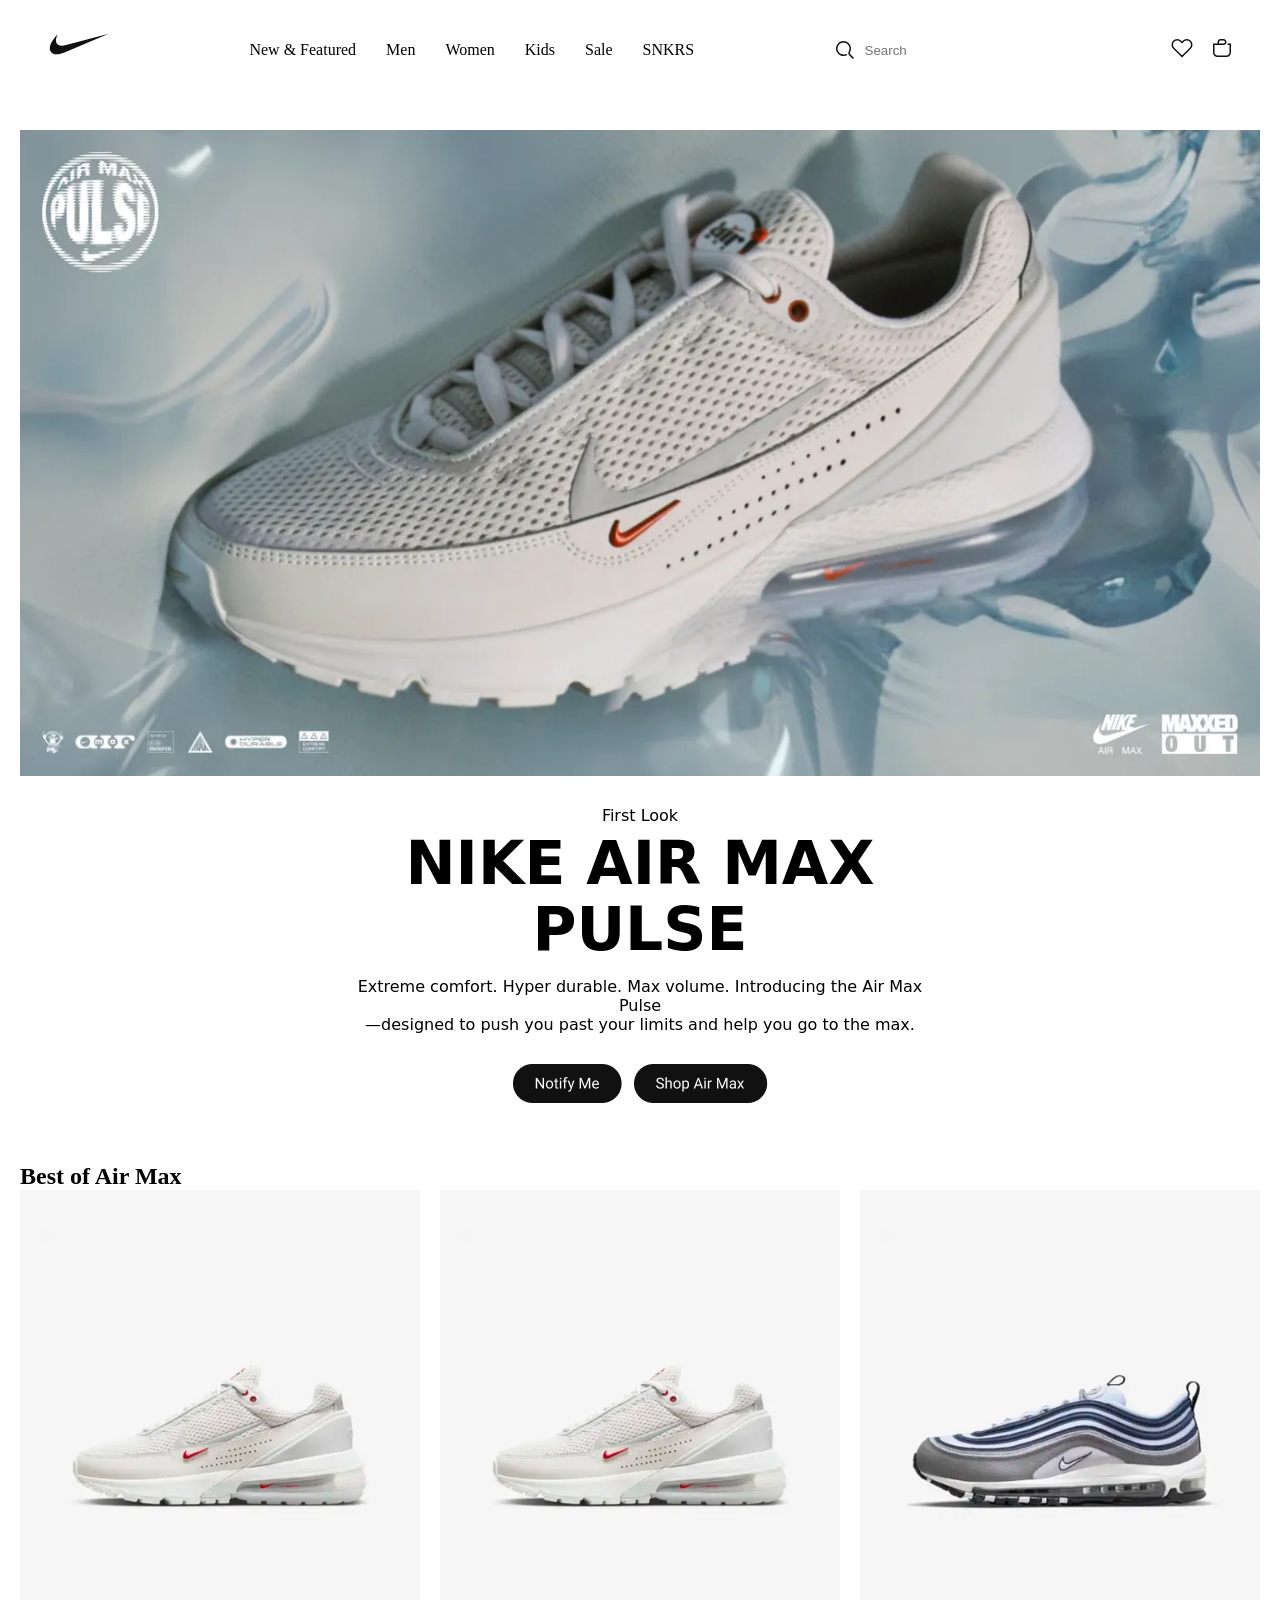
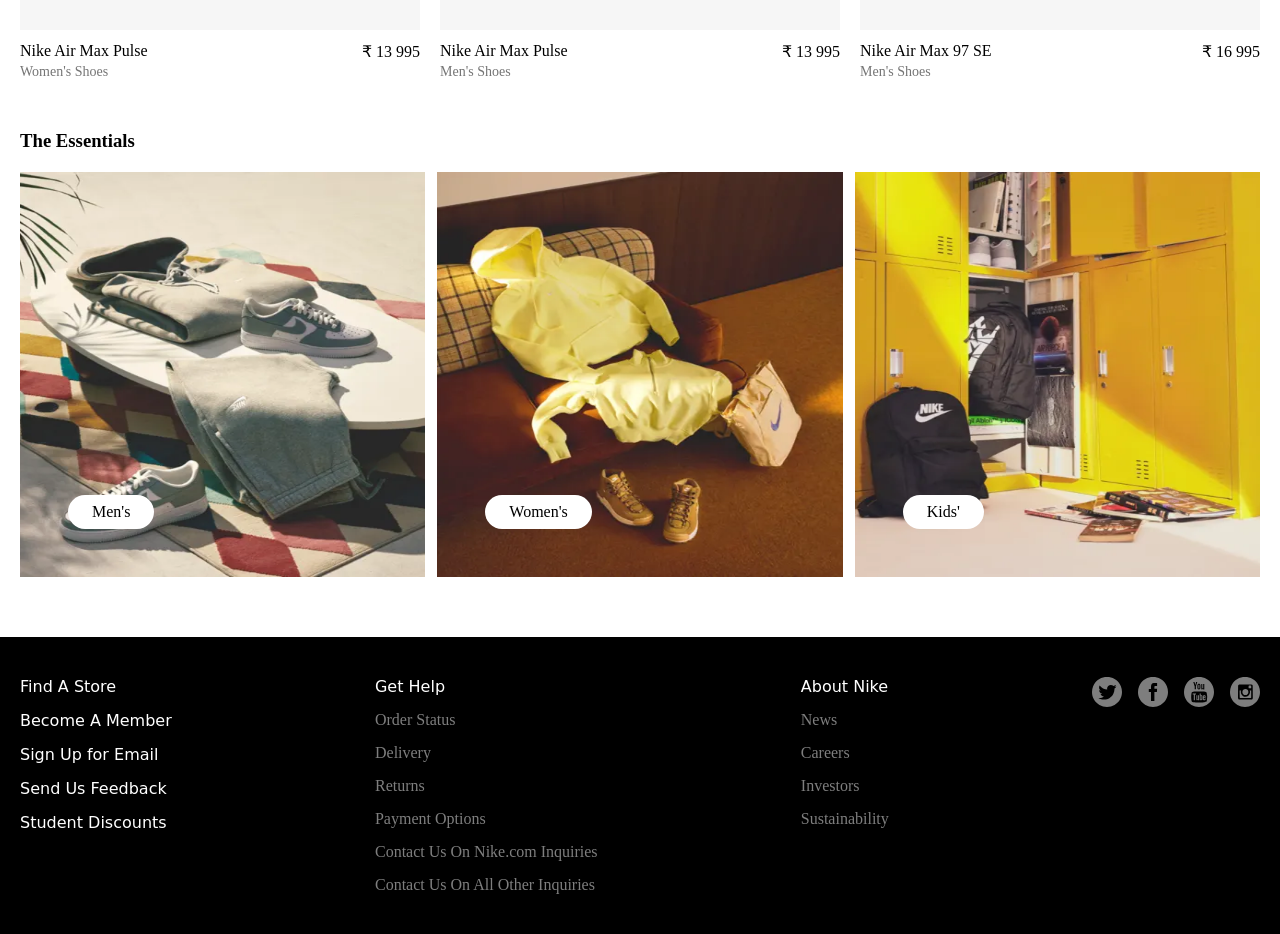
==== newF.html @ e2bf3cbc "Deploy First Deploy" ====
<!DOCTYPE html>
<html lang="en">

<head>
    <meta charset="UTF-8">
    <meta name="viewport" content="width=device-width, initial-scale=1.0">
    <title>Document</title>
    <link rel="stylesheet" href="style.css">
</head>

<body>
    <div class="container">
        <header>
            <div class="Logo-Nike">
                <a href="index.html"><img src="Img/Logo.svg" alt=""></a>
            </div>

            <div class="Links-IN-Header">
                <a href="newF.html">New & Featured</a>
                <a href="#">Men</a>
                <a href="#">Women</a>
                <a href="#">Kids</a>
                <a href="#">Sale</a>
                <a href="#">SNKRS</a>
            </div>

            <div class="Search-Likes">
                <img src="Img/Loopa.svg" alt="">
                <input type="text" placeholder="Search">
            </div>
            <div>
                <img src="Img/Heart.svg" alt="">
                <img src="Img/Korzina.svg" alt="">
            </div>
        </header>


        <div class="StartOf-newF">
            <div class="MainImg">
                <img src="Img/BigBoot.png" alt="">
            </div>
            <div class="first-Look">
                <p>First Look</p>
                <p class="NikeAirMax"><b>Nike Air Max Pulse</b></p>
                <p>Extreme comfort. Hyper durable. Max volume. Introducing the Air Max Pulse <br>
                    —designed to push you past your limits and help you go to the max.</p>
            </div>
            <div class="Buttons">
                <button><img src="Img/NotifyMe.png" alt=""></button>
                <button><img src="Img/ShopAirMax.png" alt=""></button>
            </div>

        </div>


        <section class="products-section">
            <h2 class="section-title">Best of Air Max</h2>

            <div class="products-grid">
                <!-- Карточка 1 -->
                <article class="product-card">
                    <figure class="product-image">
                        <img src="Img/AirPulse.png" alt="Nike Air Max Pulse">
                    </figure>
                    <div class="product-info">
                        <div class="product-meta">
                            <h3 class="product-name">Nike Air Max Pulse</h3>
                            <p class="product-category">Women's Shoes</p>
                        </div>
                        <p class="product-price">₹ 13 995</p>
                    </div>
                </article>

                <!-- Карточка 2 -->
                <article class="product-card">
                    <figure class="product-image">
                        <img src="Img/AirPulse.png" alt="Nike Air Max Pulse">
                    </figure>
                    <div class="product-info">
                        <div class="product-meta">
                            <h3 class="product-name">Nike Air Max Pulse</h3>
                            <p class="product-category">Men's Shoes</p>
                        </div>
                        <p class="product-price">₹ 13 995</p>
                    </div>
                </article>

                <!-- Карточка 3 -->
                <article class="product-card">
                    <figure class="product-image">
                        <img src="Img/Air97.png" alt="Nike Air Max 97 SE">
                    </figure>
                    <div class="product-info">
                        <div class="product-meta">
                            <h3 class="product-name">Nike Air Max 97 SE</h3>
                            <p class="product-category">Men's Shoes</p>
                        </div>
                        <p class="product-price">₹ 16 995</p>
                    </div>
                </article>
            </div>
        </section>

        <section class="essentials-section">

            <h3>The Essentials</h3>

            <div class="essentials-grid">
                <!-- Карточка 1: Мужское -->
                <div class="essential-card">
                    <img src="Img/MenImg.png" alt="Men's Essentials" class="card-img">
                    <a href="#" class="card-btn">Men's</a>
                </div>

                <!-- Карточка 2: Женское -->
                <div class="essential-card">
                    <img src="Img/Women.png" alt="Women's Essentials" class="card-img">
                    <a href="#" class="card-btn">Women's</a>
                </div>

                <!-- Карточка 3: Детское -->
                <div class="essential-card">
                    <img src="Img/Kids.png" alt="Kids' Essentials" class="card-img">
                    <a href="#" class="card-btn">Kids'</a>
                </div>
            </div>
        </section>




    </div>
    <!-- конец контейнера -->

    <footer>
        <div class="Find-A-Store">
            <a href="#">Find A Store</a>
            <a href="#">Become A Member</a>
            <a href="#">Sign Up for Email</a>
            <a href="#">Send Us Feedback</a>
            <a href="#">Student Discounts</a>
        </div>
        <div class="Get-Help">
            <a href="#" class="Main-Test-IN-Footer">Get Help</a>
            <a href="#">Order Status</a>
            <a href="#">Delivery</a>
            <a href="#">Returns</a>
            <a href="#">Payment Options</a>
            <a href="#">Contact Us On Nike.com Inquiries</a>
            <a href="#">Contact Us On All Other Inquiries</a>
        </div>
        <div class="About-Nike">
            <a href="#" class="Main-Test-IN-Footer">About Nike</a>
            <a href="#">News</a>
            <a href="#">Careers</a>
            <a href="#">Investors</a>
            <a href="#">Sustainability</a>
        </div>
        <div class="Social">
            <img src="Img/Twitter.svg" alt="">
            <img src="Img/Facebook.svg" alt="">
            <img src="Img/YouTube.svg" alt="">
            <img src="Img/Instagram.svg" alt="">
        </div>
    </footer>
</body>

</html>
---- style.css ----
* {
    margin: 0;
    padding: 0;
    box-sizing: border-box;
}

input {
    background: none;
    outline: none;
    border: none;
}

.container {
    max-width: 1440px;
    width: 100%;
    margin: 0 auto;
    padding: 0 20px;
}

/* HEADER */

.Logo-Nike {
    max-width: 100%;
    height: auto;
}

header {
    display: flex;
    justify-content: space-between;
    align-items: center;
    height: 60px;
    margin: 20px;
}

.Links-IN-Header {
    display: flex;
    gap: 30px;
}

.Links-IN-Header a {
    font-weight: 300;
    font-size: 16px;
    color: #000;
    text-decoration: none;
}



.Search-Likes {
    display: flex;
    align-items: center;
}

/* FORMS */

.registration-form {
    max-width: 380px;
    width: 100%;
    margin: 60px auto;
    text-align: center;
    font-family: 'Helvetica Neue', Helvetica, Arial, sans-serif;
}

.form-logo {
    width: 50px;
    height: auto;
    margin-bottom: 25px;
}

.registration-form h2 {
    font-size: 26px;
    font-weight: bold;
    line-height: 1.2;
    letter-spacing: 0.5px;
    margin-bottom: 30px;
    color: #000;
}

.form-input {
    width: 100%;
    height: 44px;
    border: 1px solid #E5E5E5;
    border-radius: 3px;
    padding: 0 15px;
    font-size: 14px;
    margin-bottom: 15px;
    transition: border-color 0.2s;
}

.form-input:focus {
    border-color: #000;
}

.form-input::placeholder {
    color: #8D8D8D;
}

.form-options {
    display: flex;
    justify-content: space-between;
    align-items: center;
    margin: 10px 0 25px 0;
}

.custom-checkbox {
    display: inline-flex;
    align-items: center;
    cursor: pointer;
    user-select: none;
}

.custom-checkbox input {
    position: absolute;
    width: 1px;
    height: 1px;
    overflow: hidden;
    clip: rect(0 0 0 0);
}

.checkbox-box {
    width: 20px;
    height: 20px;
    border: 1px solid #C8C8C8;
    border-radius: 4px;
    display: flex;
    align-items: center;
    justify-content: center;
    transition: background-color 0.2s, border-color 0.2s;
}

.checkbox-box::after {
    content: "";
    width: 4px;
    height: 8px;
    border: solid #000;
    border-width: 0 2px 2px 0;
    transform: rotate(45deg) translate(-1px, -1px);
    display: none;
}

.custom-checkbox input:checked+.checkbox-box::after {
    display: block;
}

.checkbox-text {
    margin-left: 8px;
    font-size: 12px;
    color: #8D8D8D;
}

.forgot-password {
    font-size: 12px;
    color: #C8C8C8;
    text-decoration: none;
}

.form-terms {
    font-size: 12px;
    color: #8D8D8D;
    line-height: 1.5;
    margin-bottom: 30px;
}

.form-terms a {
    color: #8D8D8D;
    text-decoration: underline;
}

.submit-btn {
    width: 100%;
    height: 40px;
    background-color: #000;
    color: #FFF;
    border: none;
    border-radius: 3px;
    font-size: 15px;
    font-weight: bold;
    cursor: pointer;
    letter-spacing: 0.5px;
    margin-bottom: 20px;
    transition: background-color 0.2s;
}

.submit-btn:hover {
    background-color: #333;
}

.join-us {
    font-size: 12px;
    color: #8D8D8D;
}

.join-us a {
    color: #000;
    text-decoration: underline;
    font-weight: bold;
}

/* FOOTER */

footer {
    background-color: black;
    display: flex;
    justify-content: space-between;
    flex-direction: row;
    width: 100%;
    padding: 40px 20px;
    margin-top: 60px;
    height: 100%;
}

.Find-A-Store {
    display: flex;
    flex-direction: column;
    gap: 15px;
}

.Find-A-Store a {
    font-size: 16px;
    color: white;
    text-decoration: none;
    font-family: system-ui, -apple-system, BlinkMacSystemFont, 'Segoe UI', Roboto, Oxygen, Ubuntu, Cantarell, 'Open Sans', 'Helvetica Neue', sans-serif;
}

.Get-Help {
    display: flex;
    flex-direction: column;
    gap: 15px;
}

.Get-Help .Main-Test-IN-Footer {
    font-size: 16px;
    color: white;
    text-decoration: none;
    font-family: system-ui, -apple-system, BlinkMacSystemFont, 'Segoe UI', Roboto, Oxygen, Ubuntu, Cantarell, 'Open Sans', 'Helvetica Neue', sans-serif;
}

.Get-Help a {
    font-size: 16px;
    color: #7E7E7E;
    text-decoration: none;
}

.About-Nike {
    display: flex;
    flex-direction: column;
    gap: 15px;
}

.About-Nike .Main-Test-IN-Footer {
    font-size: 16px;
    color: white;
    text-decoration: none;
    font-family: system-ui, -apple-system, BlinkMacSystemFont, 'Segoe UI', Roboto, Oxygen, Ubuntu, Cantarell, 'Open Sans', 'Helvetica Neue', sans-serif;
}

.About-Nike a {
    font-size: 16px;
    color: #7E7E7E;
    text-decoration: none;
}

.Social {
    display: flex;
    gap: 16px;
}

.Social img {
    width: 30px;
    height: 30px;
    object-fit: contain;
}


/* начало страницы newF */
.MainImg img {
    display: block;
    width: 100%;
    margin-top: 50px;
    margin-bottom: 30px;
}

.first-Look {
    text-align: center;
    max-width: 600px;
    margin: 0 auto 30px auto;
    font-family: system-ui, -apple-system, sans-serif;
}

.NikeAirMax {
    font-size: 60px;
    font-weight: 800;
    text-transform: uppercase;
    margin-top: 5px;
    margin-bottom: 15px;
    line-height: 1.1;
}

.Buttons {
    display: flex;
    justify-content: center;
    gap: 12px;
    margin-bottom: 60px;
}

.Buttons button {
    background: none;
    border: none;
    padding: 0;
    margin: 0;
    font: inherit;
    color: inherit;
    cursor: pointer;
    outline: none;
}

.Buttons button img {
    display: block;
}


.products-grid {
    display: grid;
    grid-template-columns: repeat(3, 1fr);
    gap: 20px;
}


.product-card {
    display: flex;
    flex-direction: column;
}


.product-image {
    background-color: #f6f6f6;
    margin: 0;
    padding: 40px 20px;
    display: flex;
    justify-content: center;
    align-items: center;
}

.product-image img {
    max-width: 100%;
    height: auto;
}


.product-info {
    display: flex;
    justify-content: space-between;
    align-items: flex-start;
    padding-top: 12px;
}

.product-name {
    font-size: 16px;
    font-weight: 500;
    margin: 0 0 4px 0;
}

.product-category {
    font-size: 14px;
    color: #757575;
    margin: 0;
}

.product-price {
    font-size: 16px;
    font-weight: 500;
    margin: 0;
}


.essentials-section {
    margin-top: 50px;
}

.essentials-grid {
    margin-top: 20px;
    display: grid;
    grid-template-columns: repeat(3, 1fr);
    gap: 12px;
}

.essential-card {
    position: relative;
    width: 100%;
    overflow: hidden;
}


.card-img {
    width: 100%;
    display: block;
    aspect-ratio: 1 / 1;
}


.card-btn {
    position: absolute;
    bottom: 48px;
    left: 48px;

    background-color: #ffffff;
    color: #000000;
    text-decoration: none;
    padding: 8px 24px;
    border-radius: 30px;
    font-size: 16px;
    font-weight: 500;

    transition: background-color 0.2s ease;
}


.card-btn:hover {
    background-color: #e5e5e5;
}
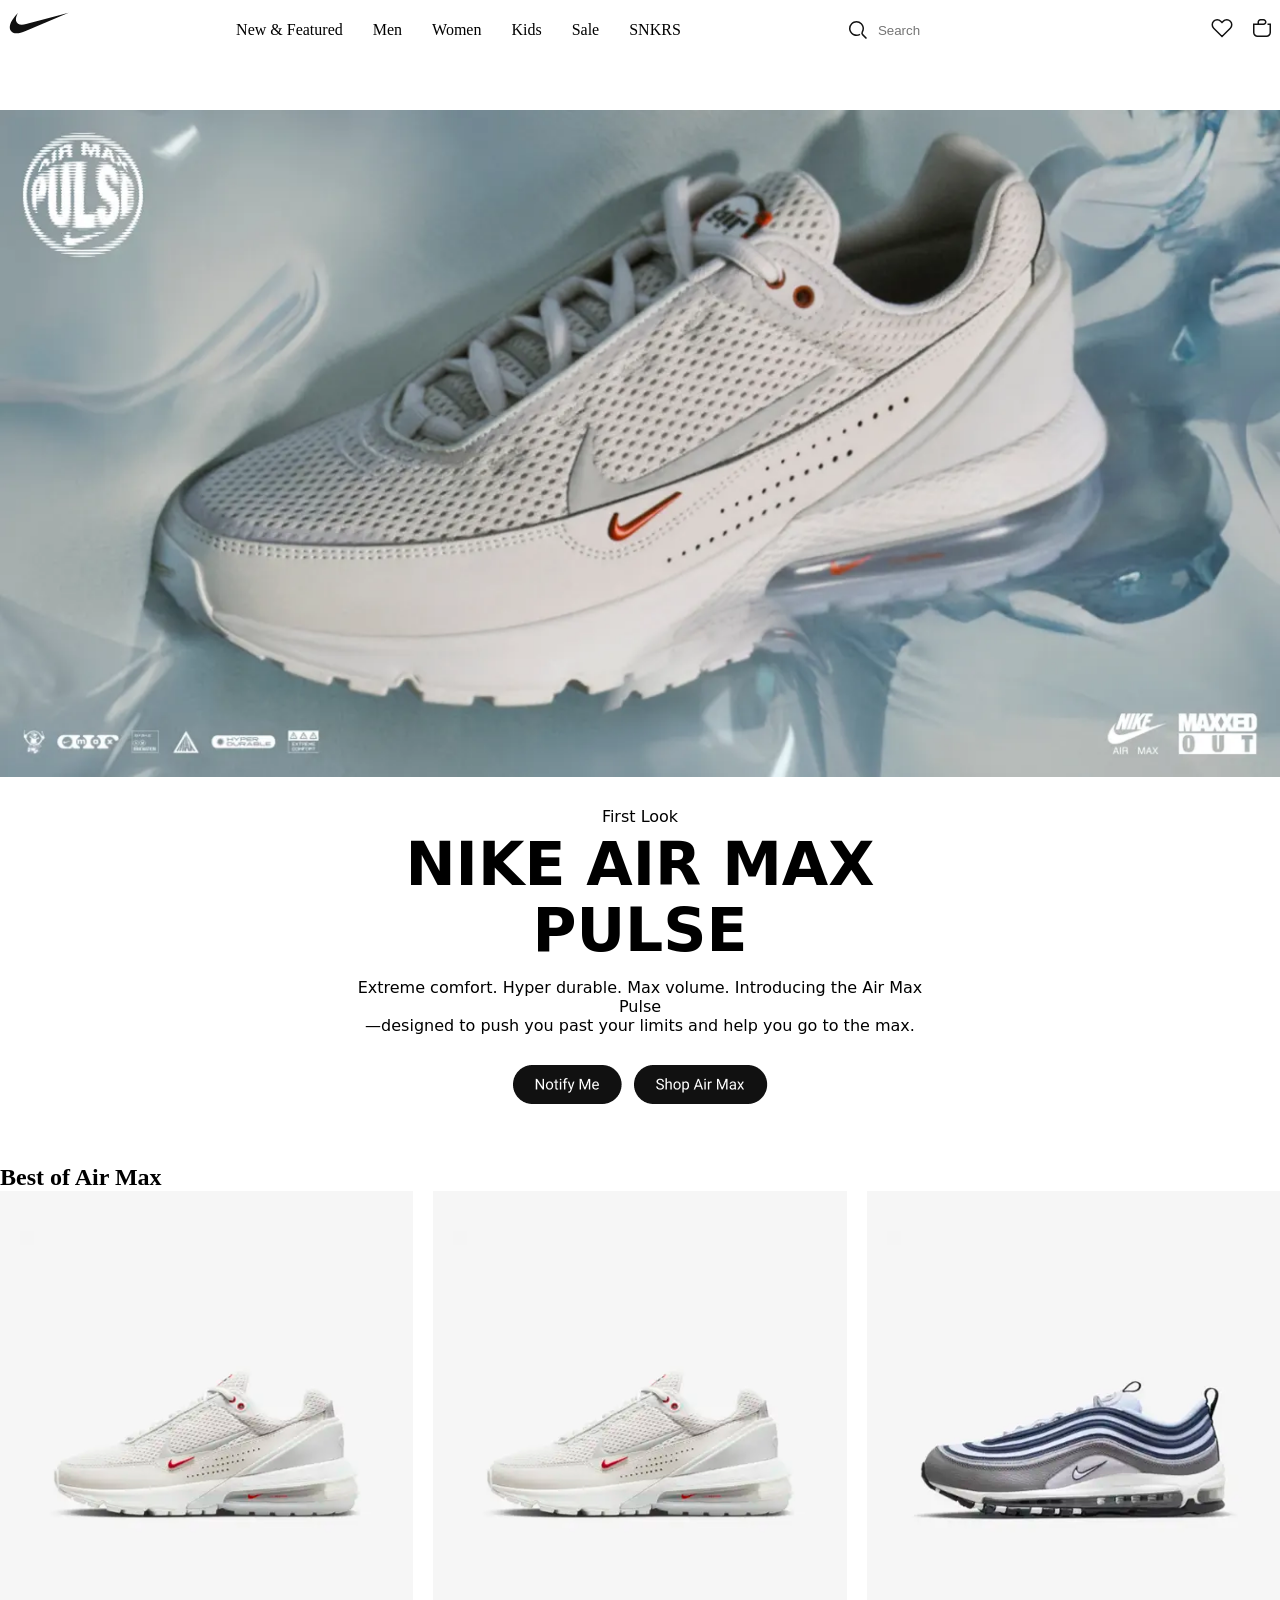
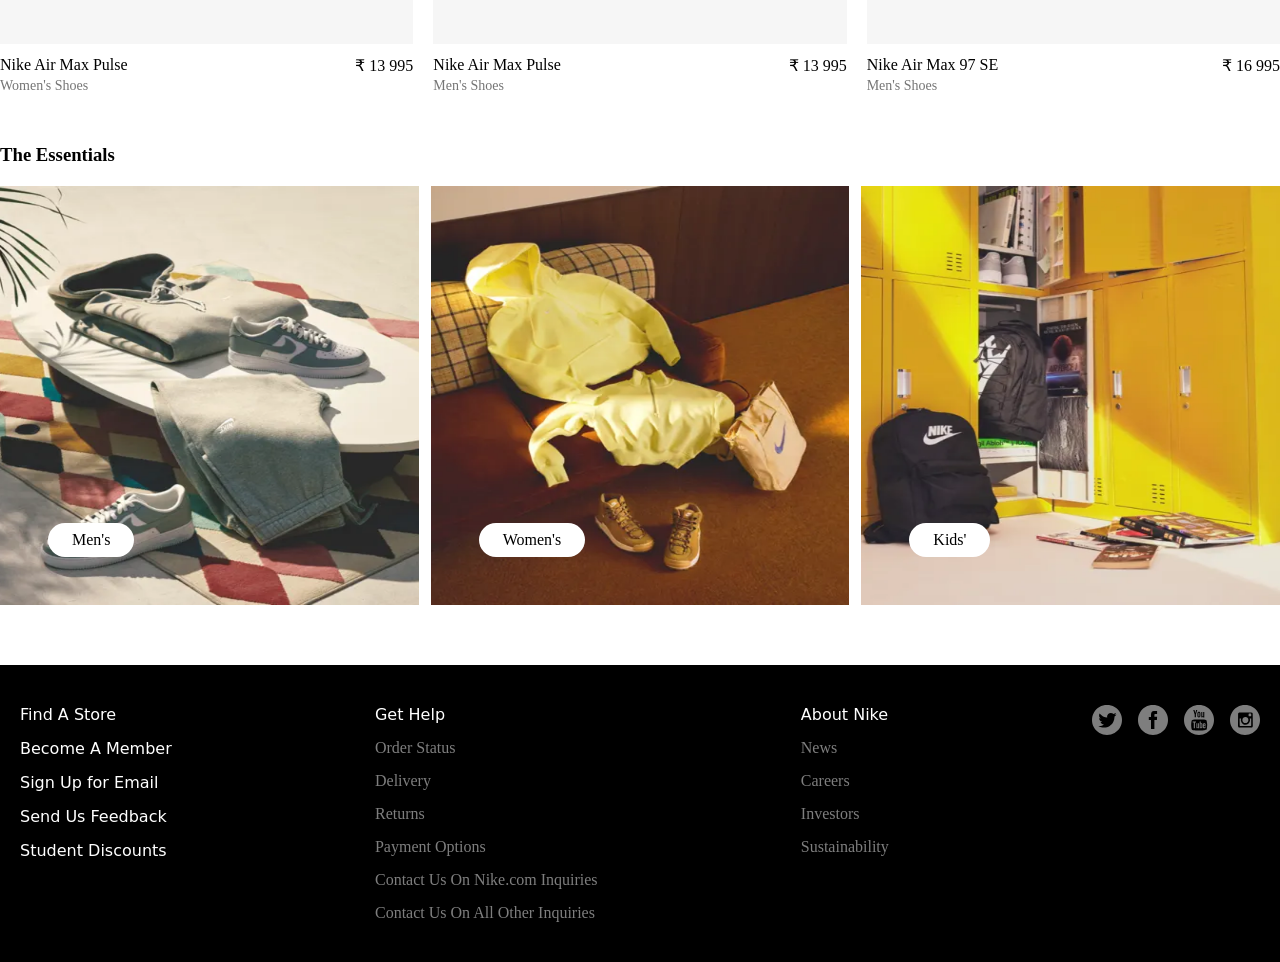
==== commit 5184d308: "." ====
--- a/newF.html
+++ b/newF.html
@@ -133,6 +133,7 @@
     <!-- конец контейнера -->
 
     <footer>
+        <div class="Footer-Container">
         <div class="Find-A-Store">
             <a href="#">Find A Store</a>
             <a href="#">Become A Member</a>
@@ -162,6 +163,7 @@
             <img src="Img/YouTube.svg" alt="">
             <img src="Img/Instagram.svg" alt="">
         </div>
+        </div>
     </footer>
 </body>
 
--- a/style.css
+++ b/style.css
@@ -14,7 +14,7 @@
     max-width: 1440px;
     width: 100%;
     margin: 0 auto;
-    padding: 0 20px;
+    /* padding: 0 20px; */
 }
 
 /* HEADER */
@@ -29,7 +29,7 @@
     justify-content: space-between;
     align-items: center;
     height: 60px;
-    margin: 20px;
+    /* margin: 20px; */
 }
 
 .Links-IN-Header {
@@ -200,13 +200,17 @@
 
 footer {
     background-color: black;
-    display: flex;
-    justify-content: space-between;
-    flex-direction: row;
-    width: 100%;
     padding: 40px 20px;
     margin-top: 60px;
-    height: 100%;
+}
+
+.Footer-Container {
+    display: flex;
+    justify-content: space-between;
+    align-items: flex-start;
+    width: 100%;
+    max-width: 1440px;
+    margin: 0 auto;
 }
 
 .Find-A-Store {
@@ -417,4 +421,53 @@
 
 .card-btn:hover {
     background-color: #e5e5e5;
+}
+
+/* начало Sale */
+.Nav-Sales-container{
+    
+    display: flex;
+    flex-direction: row;
+    justify-content: space-between;
+    margin-top: 50px;
+}
+
+.Sales {
+    margin: 15px;
+    display: grid;
+    grid-template-columns: repeat(auto-fit, minmax(350px, 1fr));
+    gap: 5px;
+    padding: 20px;
+    width: 100%;
+    box-sizing: border-box;
+}
+
+.Just-In{
+    color: red;
+    margin: 5px 0px 5px 0px;
+}
+.Product-card-Name{
+    margin: 5px 0px 5px 0px;
+}
+.Type-Shoe{
+    margin: 5px 0px 5px 0px;
+    color: grey;
+}
+.Colors{
+    margin: 5px 0px 10px 0px;
+    color: grey;
+}
+.Cena{
+    margin: 0px 0px 50px 0px;
+}
+
+.navigation, a{
+    all: unset;
+  cursor: pointer;
+  font-size: 18px;
+}
+.navigation{
+    display: flex;
+    flex-direction: column;
+    gap: 10px;
 }
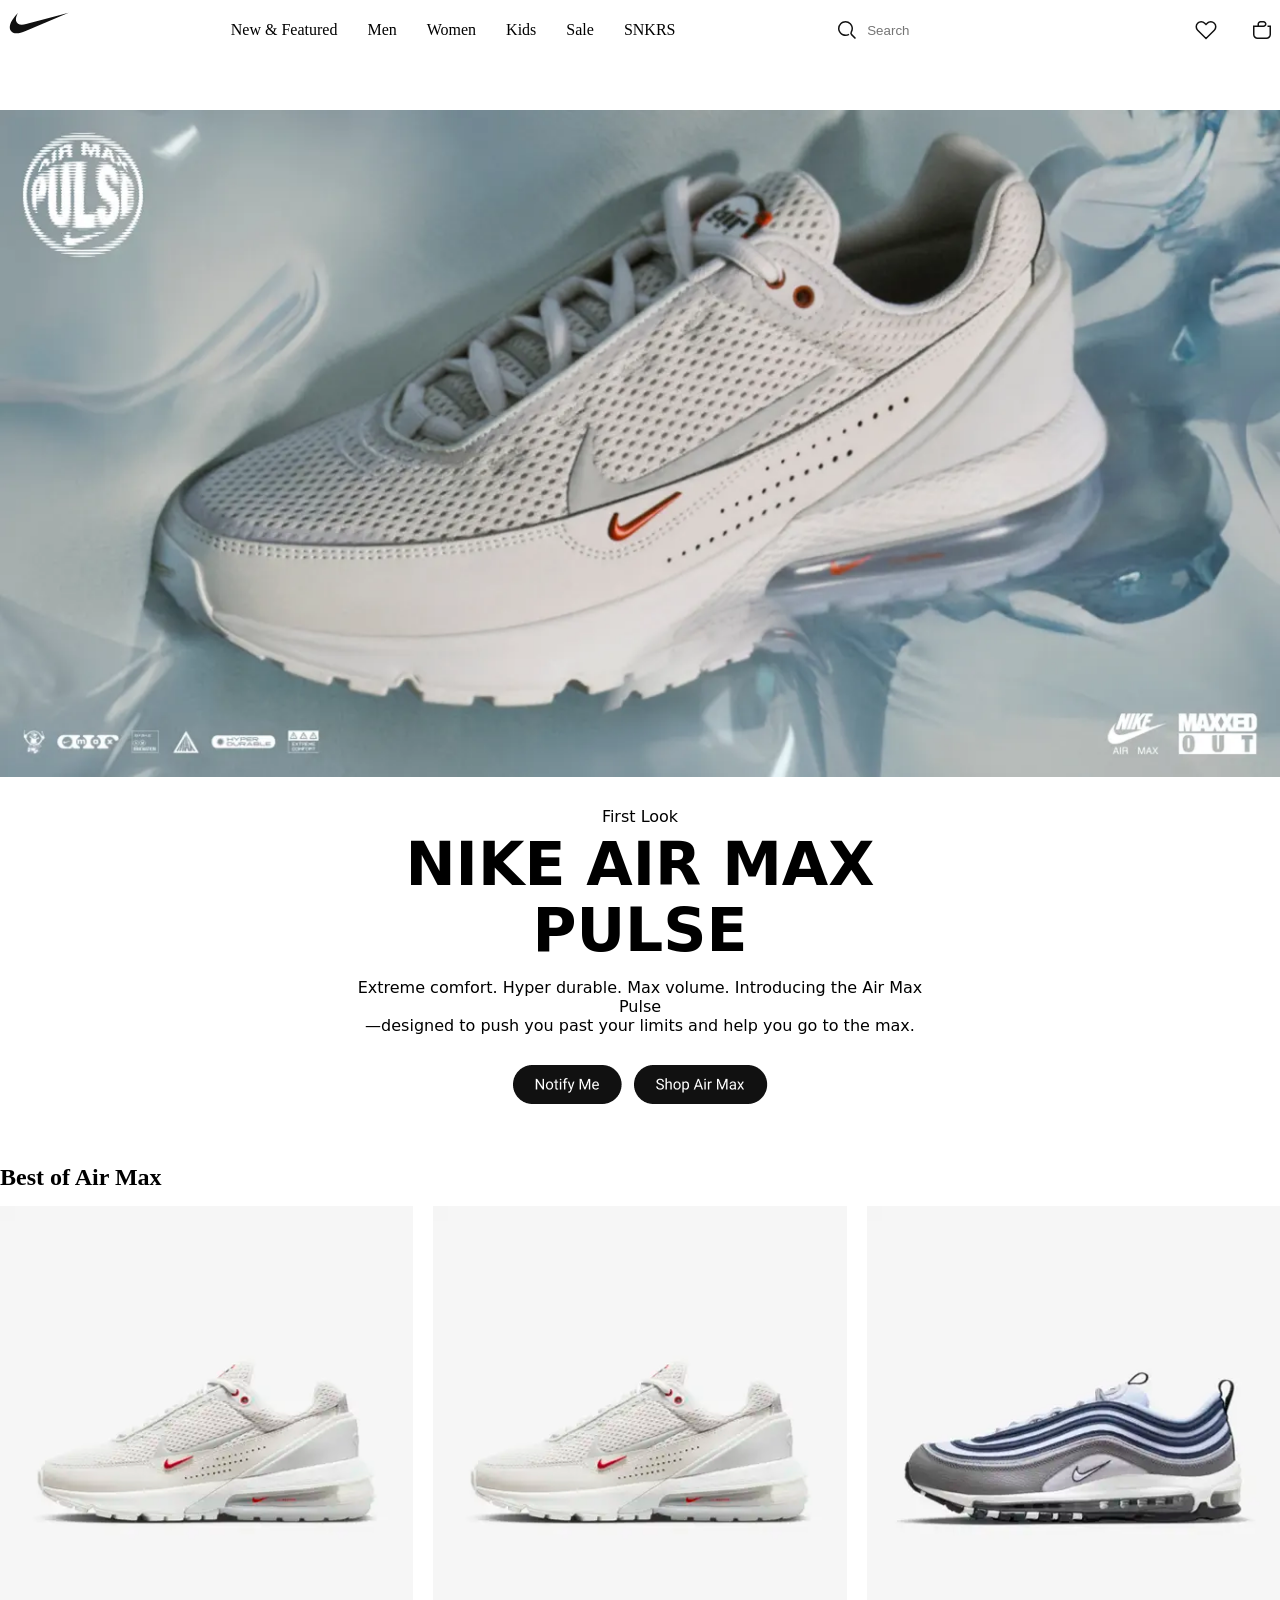
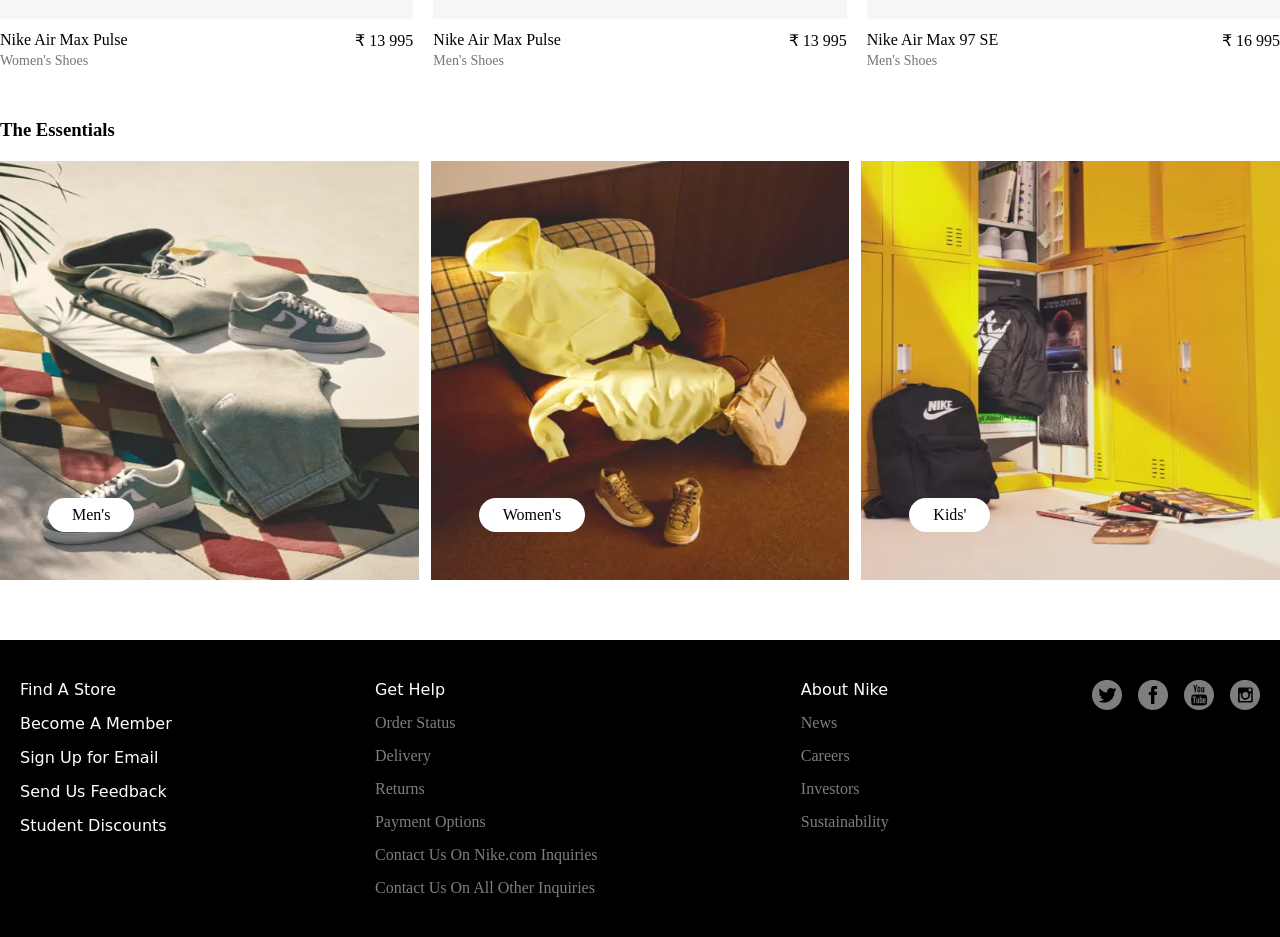
==== commit 8c335521: "Adaptive(Mbile) Mobile Adaptive (not full)" ====
--- a/newF.html
+++ b/newF.html
@@ -11,28 +11,36 @@
 <body>
     <div class="container">
         <header>
-            <div class="Logo-Nike">
-                <a href="index.html"><img src="Img/Logo.svg" alt=""></a>
-            </div>
+    <div class="Logo-Nike">
+        <a href="index.html"><img src="Img/Logo.svg" alt=""></a>
+    </div>
 
-            <div class="Links-IN-Header">
-                <a href="newF.html">New & Featured</a>
-                <a href="#">Men</a>
-                <a href="#">Women</a>
-                <a href="#">Kids</a>
-                <a href="#">Sale</a>
-                <a href="#">SNKRS</a>
-            </div>
+    <input type="checkbox" id="burger-toggle" class="Burger-Checkbox">
 
-            <div class="Search-Likes">
-                <img src="Img/Loopa.svg" alt="">
-                <input type="text" placeholder="Search">
-            </div>
-            <div>
-                <img src="Img/Heart.svg" alt="">
-                <img src="Img/Korzina.svg" alt="">
-            </div>
-        </header>
+    <div class="Links-IN-Header">
+        <a href="newF.html">New & Featured</a>
+        <a href="#">Men</a>
+        <a href="#">Women</a>
+        <a href="#">Kids</a>
+        <a href="sale.html">Sale</a>
+        <a href="#">SNKRS</a>
+    </div>
+
+    <div class="Search-Likes">
+        <img src="Img/Loopa.svg" alt="">
+        <input type="text" placeholder="Search">
+    </div>
+
+    <div class="User-Icons">
+        <img src="Img/Heart.svg" alt="">
+        <img src="Img/Korzina.svg" alt="">
+    </div>
+
+    <label for="burger-toggle" class="Burger-Menu">
+        <img src="Img/menu.svg" alt="Menu">
+    </label>
+</header>
+
 
 
         <div class="StartOf-newF">
@@ -103,7 +111,7 @@
 
         <section class="essentials-section">
 
-            <h3>The Essentials</h3>
+            <h3 class="The-ess">The Essentials</h3>
 
             <div class="essentials-grid">
                 <!-- Карточка 1: Мужское -->
--- a/style.css
+++ b/style.css
@@ -16,7 +16,6 @@
     margin: 0 auto;
     /* padding: 0 20px; */
 }
-
 /* HEADER */
 
 .Logo-Nike {
@@ -29,7 +28,8 @@
     justify-content: space-between;
     align-items: center;
     height: 60px;
-    /* margin: 20px; */
+    /* padding: 0 40px; */
+    background-color: #fff;
 }
 
 .Links-IN-Header {
@@ -44,12 +44,68 @@
     text-decoration: none;
 }
 
-
-
 .Search-Likes {
     display: flex;
     align-items: center;
 }
+
+.User-Icons {
+    display: flex;
+    gap: 20px;
+}
+
+.Burger-Checkbox {
+    display: none;
+}
+
+.Burger-Menu {
+    display: none;
+    cursor: pointer;
+}
+
+.Burger-Menu img {
+    width: 24px;
+    height: auto;
+}
+
+@media (width <= 600px) {
+    header {
+        padding: 0 20px;
+    }
+
+    .Search-Likes,
+    .User-Icons {
+        display: none;
+    }
+
+    .Burger-Menu {
+        display: block;
+    }
+
+    .Links-IN-Header {
+        display: flex;
+        flex-direction: column;
+        gap: 20px;
+        position: absolute;
+        top: 60px;
+        left: 0;
+        width: 100%;
+        background-color: #fff;
+        padding: 20px;
+        box-shadow: 0 10px 15px rgba(0,0,0,0.05);
+        transform: translateY(-150%);
+        opacity: 1;
+        transition: transform 0.3s ease, opacity 0.3s ease;
+
+    }
+
+    .Burger-Checkbox:checked ~ .Links-IN-Header {
+        transform: translateY(0);
+        opacity: 1;
+    }
+}
+
+
 
 /* FORMS */
 
@@ -164,6 +220,7 @@
 .form-terms a {
     color: #8D8D8D;
     text-decoration: underline;
+    font-size: 12px;
 }
 
 .submit-btn {
@@ -191,16 +248,17 @@
 }
 
 .join-us a {
-    color: #000;
+    color: #333;
     text-decoration: underline;
     font-weight: bold;
+    font-size: 12px;
 }
 
 /* FOOTER */
 
 footer {
     background-color: black;
-    padding: 40px 20px;
+    /* padding: 40px 20px; */
     margin-top: 60px;
 }
 
@@ -211,6 +269,7 @@
     width: 100%;
     max-width: 1440px;
     margin: 0 auto;
+    padding: 40px 20px;
 }
 
 .Find-A-Store {
@@ -312,8 +371,6 @@
     border: none;
     padding: 0;
     margin: 0;
-    font: inherit;
-    color: inherit;
     cursor: pointer;
     outline: none;
 }
@@ -327,6 +384,7 @@
     display: grid;
     grid-template-columns: repeat(3, 1fr);
     gap: 20px;
+    margin-top: 15px;
 }
 
 
@@ -339,7 +397,7 @@
 .product-image {
     background-color: #f6f6f6;
     margin: 0;
-    padding: 40px 20px;
+    /* padding: 40px 20px; */
     display: flex;
     justify-content: center;
     align-items: center;
@@ -421,6 +479,32 @@
 
 .card-btn:hover {
     background-color: #e5e5e5;
+}
+
+@media(width <= 600px){
+    .container {
+    max-width: 500px;
+    width: 100%;
+    margin: 0 auto;
+    /* padding: 0 20px; */
+}
+    .products-section{
+        text-align: center;
+    }
+    .products-grid{
+        grid-template-columns: repeat(1, 1fr);
+        text-align: start;
+        
+    }
+    .product-price{
+        margin-top: 1%;
+    }
+    .essentials-section{
+        text-align: center;
+    }
+    .essentials-grid{
+        grid-template-columns: repeat(1, 1fr);
+    }
 }
 
 /* начало Sale */
@@ -470,4 +554,15 @@
     display: flex;
     flex-direction: column;
     gap: 10px;
+}
+
+
+
+@media (width <= 600px) {
+    .Footer-Container {
+        display: grid;
+        grid-template-columns: repeat(2, 1fr); 
+        grid-template-rows: repeat(2, 1fr); 
+        gap: 15px; 
+    }
 }
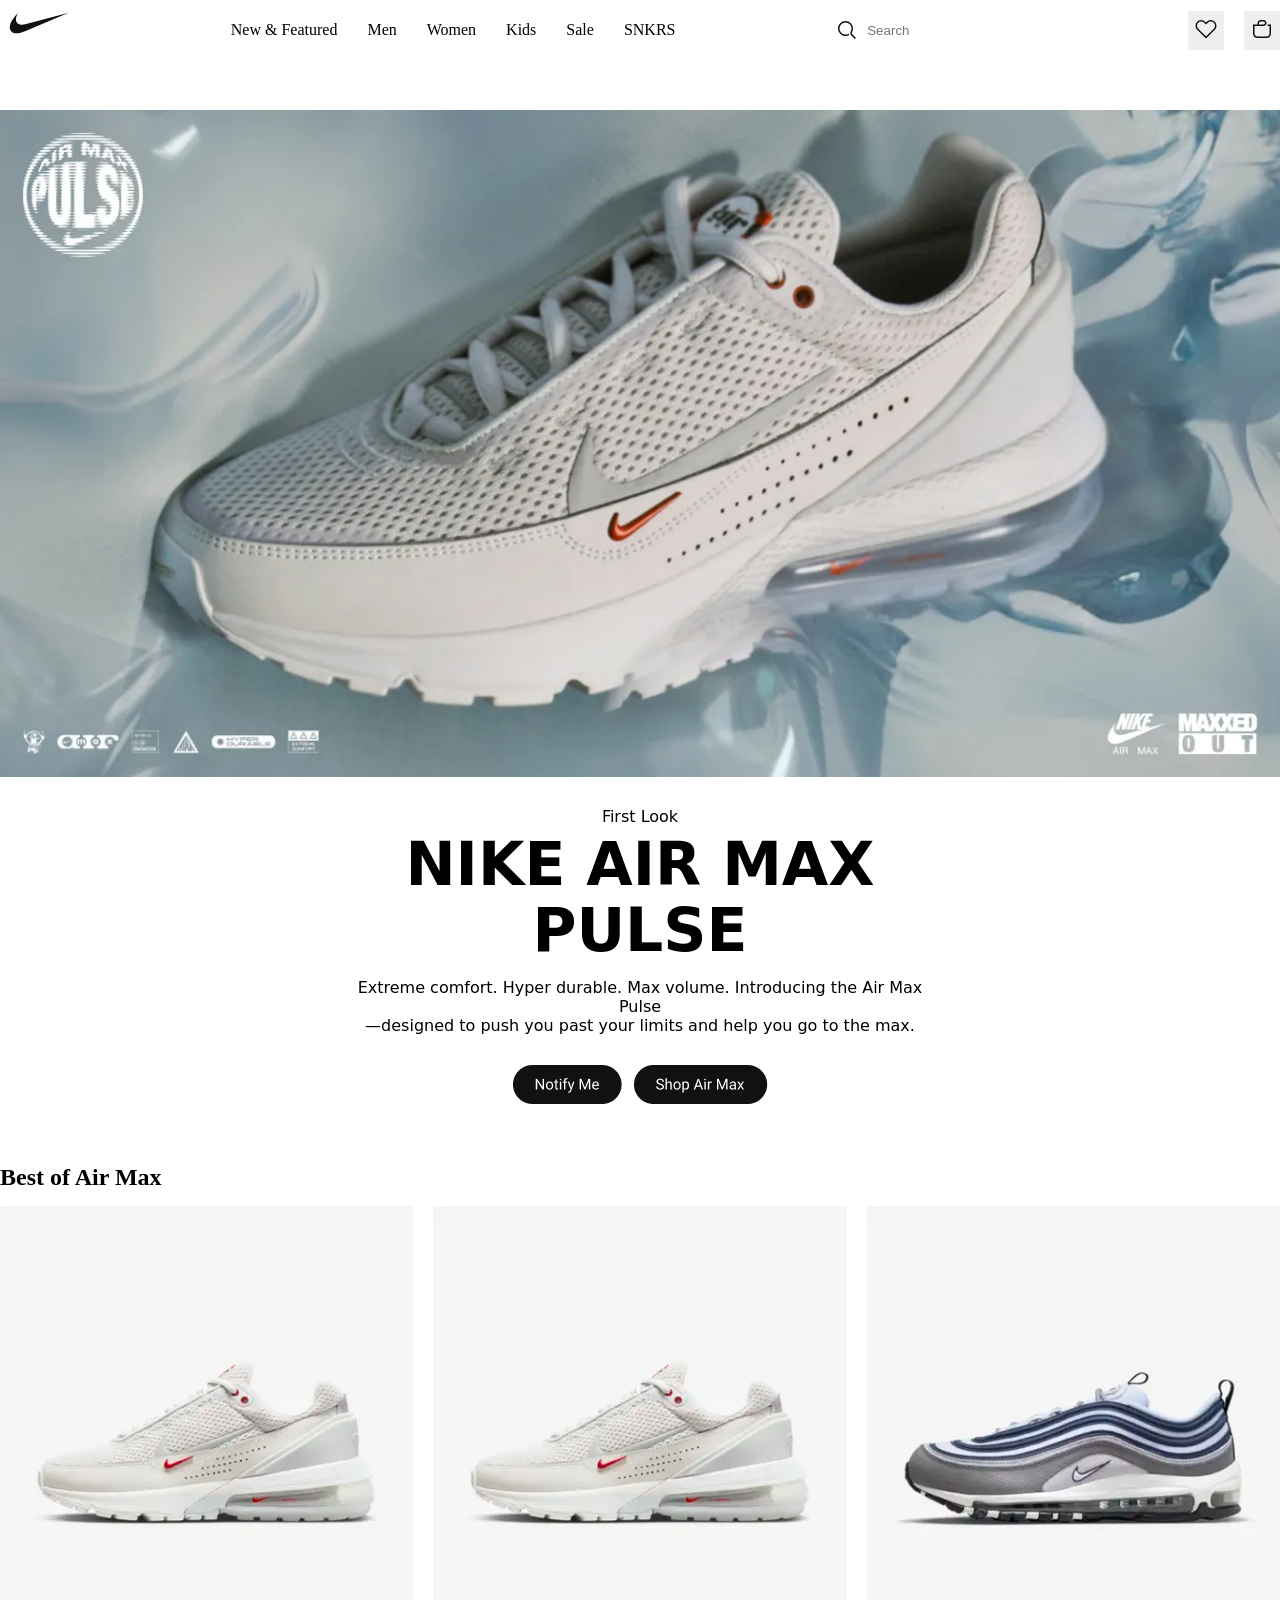
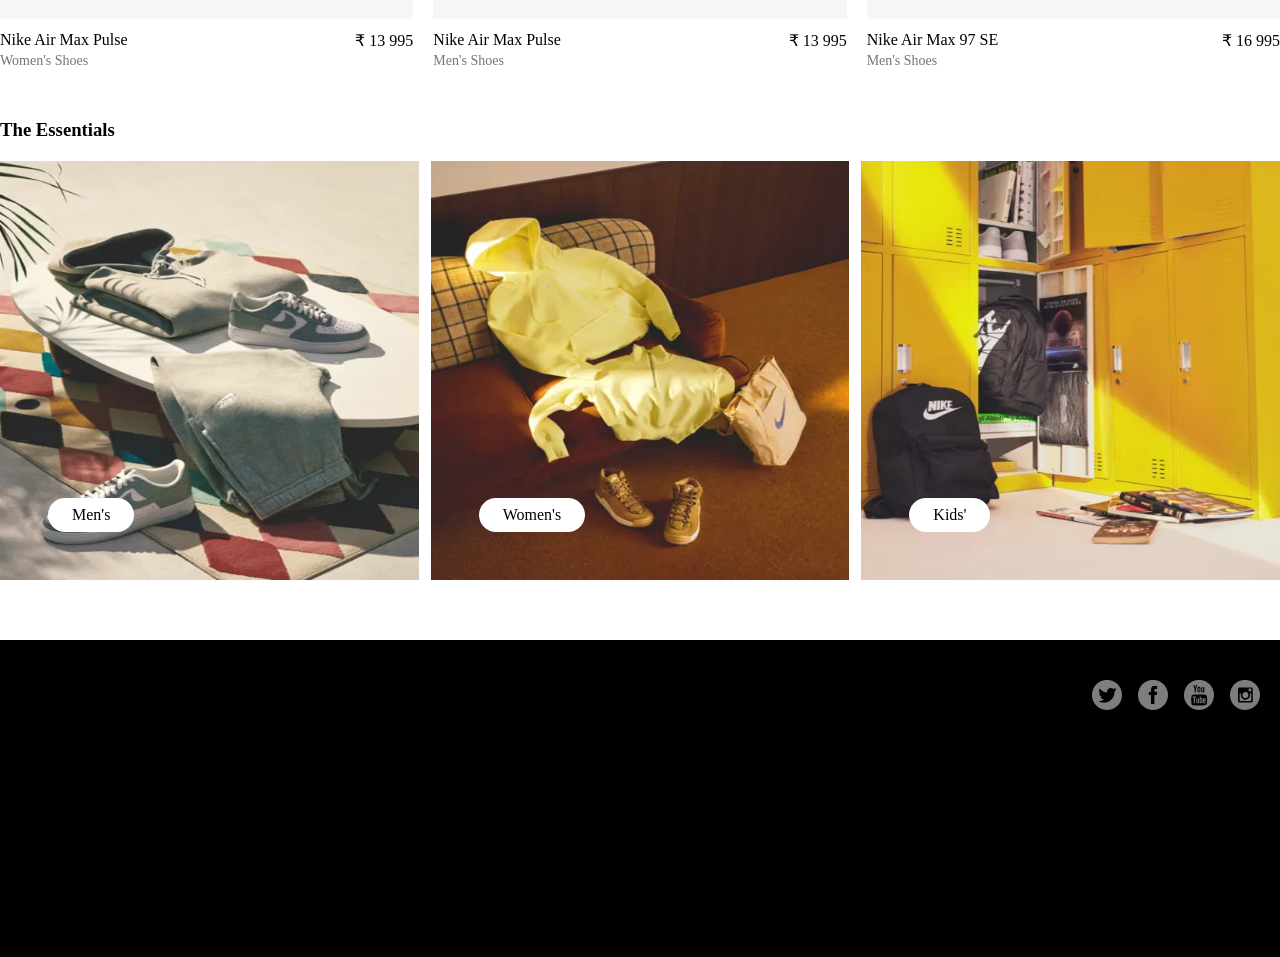
==== commit b2b77402: "Adaptive ready vrode" ====
--- a/newF.html
+++ b/newF.html
@@ -32,8 +32,8 @@
     </div>
 
     <div class="User-Icons">
-        <img src="Img/Heart.svg" alt="">
-        <img src="Img/Korzina.svg" alt="">
+        <button class="Heart"><img src="Img/Heart.svg" alt=""></button>
+        <button class="Korzina"><img src="Img/Korzina.svg" alt=""></button>
     </div>
 
     <label for="burger-toggle" class="Burger-Menu">
--- a/style.css
+++ b/style.css
@@ -14,8 +14,8 @@
     max-width: 1440px;
     width: 100%;
     margin: 0 auto;
-    /* padding: 0 20px; */
-}
+}
+
 /* HEADER */
 
 .Logo-Nike {
@@ -23,12 +23,44 @@
     height: auto;
 }
 
+.Heart {
+    border: none;
+    cursor: pointer;
+    transition: transform 0.2s ease;
+}
+
+.Heart:active img {
+    animation: bounce 0.7s ease;
+}
+
+@keyframes bounce {
+    0% { transform: scale(1); }
+    50% { transform: scale(1.3); }
+    100% { transform: scale(1); }
+}
+
+.Korzina {
+    border: none;
+    cursor: pointer;
+}
+
+.Korzina:active img {
+    animation: click 1s linear;
+}
+
+@keyframes click {
+    0% {transform: rotate(0deg);}
+    25% {transform: rotate(15deg);}
+    50% {transform: rotate(-15deg);}
+    75% {transform: rotate(15deg);}
+    100% {transform: rotate(0deg);}
+}
+
 header {
     display: flex;
     justify-content: space-between;
     align-items: center;
     height: 60px;
-    /* padding: 0 40px; */
     background-color: #fff;
 }
 
@@ -68,11 +100,394 @@
     height: auto;
 }
 
-@media (width <= 600px) {
-    header {
-        padding: 0 20px;
-    }
-
+/* FORMS */
+
+.registration-form {
+    max-width: 380px;
+    width: 100%;
+    margin: 60px auto;
+    text-align: center;
+    font-family: 'Helvetica Neue', Helvetica, Arial, sans-serif;
+}
+
+.form-logo {
+    width: 50px;
+    height: auto;
+    margin-bottom: 25px;
+}
+
+.registration-form h2 {
+    font-size: 26px;
+    font-weight: bold;
+    line-height: 1.2;
+    letter-spacing: 0.5px;
+    margin-bottom: 30px;
+    color: #000;
+}
+
+.form-input {
+    width: 100%;
+    height: 44px;
+    border: 1px solid #E5E5E5;
+    border-radius: 3px;
+    padding: 0 15px;
+    font-size: 14px;
+    margin-bottom: 15px;
+    transition: border-color 0.2s;
+}
+
+.form-input:focus {
+    border-color: #000;
+}
+
+.form-input::placeholder {
+    color: #8D8D8D;
+}
+
+.form-options {
+    display: flex;
+    justify-content: space-between;
+    align-items: center;
+    margin: 10px 0 25px 0;
+}
+
+.custom-checkbox {
+    display: inline-flex;
+    align-items: center;
+    cursor: pointer;
+    user-select: none;
+}
+
+.custom-checkbox input {
+    position: absolute;
+    width: 1px;
+    height: 1px;
+    overflow: hidden;
+    clip: rect(0 0 0 0);
+}
+
+.checkbox-box {
+    width: 20px;
+    height: 20px;
+    border: 1px solid #C8C8C8;
+    border-radius: 4px;
+    display: flex;
+    align-items: center;
+    justify-content: center;
+    transition: background-color 0.2s, border-color 0.2s;
+}
+
+.checkbox-box::after {
+    content: "";
+    width: 4px;
+    height: 8px;
+    border: solid #000;
+    border-width: 0 2px 2px 0;
+    transform: rotate(45deg) translate(-1px, -1px);
+    display: none;
+}
+
+.custom-checkbox input:checked + .checkbox-box::after {
+    display: block;
+}
+
+.checkbox-text {
+    margin-left: 8px;
+    font-size: 12px;
+    color: #8D8D8D;
+}
+
+.forgot-password {
+    font-size: 12px;
+    color: #C8C8C8;
+    text-decoration: none;
+}
+
+.form-terms {
+    font-size: 12px;
+    color: #8D8D8D;
+    line-height: 1.5;
+    margin-bottom: 30px;
+}
+
+.form-terms a {
+    color: #8D8D8D;
+    text-decoration: underline;
+    font-size: 12px;
+}
+
+.submit-btn {
+    width: 100%;
+    height: 40px;
+    background-color: #000;
+    color: #FFF;
+    border: none;
+    border-radius: 3px;
+    font-size: 15px;
+    font-weight: bold;
+    cursor: pointer;
+    letter-spacing: 0.5px;
+    margin-bottom: 20px;
+    transition: background-color 0.2s;
+}
+
+.submit-btn:hover {
+    background-color: #333;
+}
+
+.join-us {
+    font-size: 12px;
+    color: #8D8D8D;
+}
+
+.join-us a {
+    color: #333;
+    text-decoration: underline;
+    font-weight: bold;
+    font-size: 12px;
+}
+
+/* FOOTER */
+
+footer {
+    background-color: black;
+    margin-top: 60px;
+}
+
+.Footer-Container {
+    display: flex;
+    justify-content: space-between;
+    align-items: flex-start;
+    width: 100%;
+    max-width: 1440px;
+    margin: 0 auto;
+    padding: 40px 20px;
+}
+
+.Find-A-Store,
+.Get-Help,
+.About-Nike {
+    display: flex;
+    flex-direction: column;
+    gap: 15px;
+}
+
+.Social {
+    display: flex;
+    gap: 16px;
+}
+
+.Social img {
+    width: 30px;
+    height: 30px;
+    object-fit: contain;
+}
+
+/* MAIN */
+
+.MainImg img {
+    display: block;
+    width: 100%;
+    margin-top: 50px;
+    margin-bottom: 30px;
+}
+
+.first-Look {
+    text-align: center;
+    max-width: 600px;
+    margin: 0 auto 30px auto;
+    font-family: system-ui, -apple-system, sans-serif;
+}
+
+.NikeAirMax {
+    font-size: 60px;
+    font-weight: 800;
+    text-transform: uppercase;
+    margin-top: 5px;
+    margin-bottom: 15px;
+    line-height: 1.1;
+}
+
+.Buttons {
+    display: flex;
+    justify-content: center;
+    gap: 12px;
+    margin-bottom: 60px;
+}
+
+.Buttons button {
+    background: none;
+    border: none;
+    padding: 0;
+    margin: 0;
+    cursor: pointer;
+    outline: none;
+}
+
+.Buttons button img {
+    display: block;
+}
+
+.products-grid {
+    display: grid;
+    grid-template-columns: repeat(3, 1fr);
+    gap: 20px;
+    margin-top: 15px;
+}
+
+.product-card {
+    display: flex;
+    flex-direction: column;
+}
+
+.product-image {
+    background-color: #f6f6f6;
+    margin: 0;
+    display: flex;
+    justify-content: center;
+    align-items: center;
+}
+
+.product-image img {
+    max-width: 100%;
+    height: auto;
+}
+
+.product-info {
+    display: flex;
+    justify-content: space-between;
+    align-items: flex-start;
+    padding-top: 12px;
+}
+
+.product-name {
+    font-size: 16px;
+    font-weight: 500;
+    margin: 0 0 4px 0;
+}
+
+.product-category {
+    font-size: 14px;
+    color: #757575;
+    margin: 0;
+}
+
+.product-price {
+    font-size: 16px;
+    font-weight: 500;
+    margin: 0;
+}
+
+.essentials-section {
+    margin-top: 50px;
+}
+
+.essentials-grid {
+    margin-top: 20px;
+    display: grid;
+    grid-template-columns: repeat(3, 1fr);
+    gap: 12px;
+}
+
+.essential-card {
+    position: relative;
+    width: 100%;
+    overflow: hidden;
+}
+
+.card-img {
+    width: 100%;
+    display: block;
+    aspect-ratio: 1 / 1;
+}
+
+.card-btn {
+    position: absolute;
+    bottom: 48px;
+    left: 48px;
+    background-color: #ffffff;
+    color: #000000;
+    text-decoration: none;
+    padding: 8px 24px;
+    border-radius: 30px;
+    font-size: 16px;
+    font-weight: 500;
+    transition: background-color 0.2s ease;
+}
+
+.card-btn:hover {
+    background-color: #e5e5e5;
+}
+
+/* SALE */
+
+.Nav-Sales-container {
+    display: flex;
+    flex-direction: row;
+    justify-content: space-between;
+    margin-top: 50px;
+}
+
+.Sales {
+    margin: 15px;
+    display: grid;
+    grid-template-columns: repeat(auto-fit, minmax(350px, 1fr));
+    gap: 5px;
+    padding: 20px;
+    width: 100%;
+    box-sizing: border-box;
+}
+
+.Just-In {
+    color: red;
+    margin: 5px 0px 5px 0px;
+}
+
+.Product-card-Name {
+    margin: 5px 0px 5px 0px;
+}
+
+.Type-Shoe {
+    margin: 5px 0px 5px 0px;
+    color: grey;
+}
+
+.Colors {
+    margin: 5px 0px 10px 0px;
+    color: grey;
+}
+
+.Cena {
+    margin: 0px 0px 50px 0px;
+}
+
+.navigation, a {
+    all: unset;
+    cursor: pointer;
+    font-size: 18px;
+}
+
+.navigation {
+    display: flex;
+    flex-direction: column;
+    gap: 10px;
+}
+
+ /* ADAPTIVE */
+
+/* TABLET */
+
+@media (min-width: 601px) and (max-width: 1024px) {
+    .products-grid {
+        grid-template-columns: repeat(2, 1fr);
+    }
+
+    .essentials-grid {
+        grid-template-columns: repeat(2, 1fr);
+    }
+    .container{
+        max-width: 90%;
+    }
     .Search-Likes,
     .User-Icons {
         display: none;
@@ -96,473 +511,82 @@
         transform: translateY(-150%);
         opacity: 1;
         transition: transform 0.3s ease, opacity 0.3s ease;
-
-    }
-
+    }
     .Burger-Checkbox:checked ~ .Links-IN-Header {
         transform: translateY(0);
+    }
+}
+
+/* MOBILE */
+
+@media (width <= 600px) {
+    header {
+        padding: 0 20px;
+    }
+
+    .Search-Likes,
+    .User-Icons {
+        display: none;
+    }
+
+    .Burger-Menu {
+        display: block;
+    }
+
+    .Links-IN-Header {
+        display: flex;
+        flex-direction: column;
+        gap: 20px;
+        position: absolute;
+        top: 60px;
+        left: 0;
+        width: 100%;
+        background-color: #fff;
+        padding: 20px;
+        box-shadow: 0 10px 15px rgba(0,0,0,0.05);
+        transform: translateY(-150%);
         opacity: 1;
-    }
-}
-
-
-
-/* FORMS */
-
-.registration-form {
-    max-width: 380px;
-    width: 100%;
-    margin: 60px auto;
-    text-align: center;
-    font-family: 'Helvetica Neue', Helvetica, Arial, sans-serif;
-}
-
-.form-logo {
-    width: 50px;
-    height: auto;
-    margin-bottom: 25px;
-}
-
-.registration-form h2 {
-    font-size: 26px;
-    font-weight: bold;
-    line-height: 1.2;
-    letter-spacing: 0.5px;
-    margin-bottom: 30px;
-    color: #000;
-}
-
-.form-input {
-    width: 100%;
-    height: 44px;
-    border: 1px solid #E5E5E5;
-    border-radius: 3px;
-    padding: 0 15px;
-    font-size: 14px;
-    margin-bottom: 15px;
-    transition: border-color 0.2s;
-}
-
-.form-input:focus {
-    border-color: #000;
-}
-
-.form-input::placeholder {
-    color: #8D8D8D;
-}
-
-.form-options {
-    display: flex;
-    justify-content: space-between;
-    align-items: center;
-    margin: 10px 0 25px 0;
-}
-
-.custom-checkbox {
-    display: inline-flex;
-    align-items: center;
-    cursor: pointer;
-    user-select: none;
-}
-
-.custom-checkbox input {
-    position: absolute;
-    width: 1px;
-    height: 1px;
-    overflow: hidden;
-    clip: rect(0 0 0 0);
-}
-
-.checkbox-box {
-    width: 20px;
-    height: 20px;
-    border: 1px solid #C8C8C8;
-    border-radius: 4px;
-    display: flex;
-    align-items: center;
-    justify-content: center;
-    transition: background-color 0.2s, border-color 0.2s;
-}
-
-.checkbox-box::after {
-    content: "";
-    width: 4px;
-    height: 8px;
-    border: solid #000;
-    border-width: 0 2px 2px 0;
-    transform: rotate(45deg) translate(-1px, -1px);
-    display: none;
-}
-
-.custom-checkbox input:checked+.checkbox-box::after {
-    display: block;
-}
-
-.checkbox-text {
-    margin-left: 8px;
-    font-size: 12px;
-    color: #8D8D8D;
-}
-
-.forgot-password {
-    font-size: 12px;
-    color: #C8C8C8;
-    text-decoration: none;
-}
-
-.form-terms {
-    font-size: 12px;
-    color: #8D8D8D;
-    line-height: 1.5;
-    margin-bottom: 30px;
-}
-
-.form-terms a {
-    color: #8D8D8D;
-    text-decoration: underline;
-    font-size: 12px;
-}
-
-.submit-btn {
-    width: 100%;
-    height: 40px;
-    background-color: #000;
-    color: #FFF;
-    border: none;
-    border-radius: 3px;
-    font-size: 15px;
-    font-weight: bold;
-    cursor: pointer;
-    letter-spacing: 0.5px;
-    margin-bottom: 20px;
-    transition: background-color 0.2s;
-}
-
-.submit-btn:hover {
-    background-color: #333;
-}
-
-.join-us {
-    font-size: 12px;
-    color: #8D8D8D;
-}
-
-.join-us a {
-    color: #333;
-    text-decoration: underline;
-    font-weight: bold;
-    font-size: 12px;
-}
-
-/* FOOTER */
-
-footer {
-    background-color: black;
-    /* padding: 40px 20px; */
-    margin-top: 60px;
-}
-
-.Footer-Container {
-    display: flex;
-    justify-content: space-between;
-    align-items: flex-start;
-    width: 100%;
-    max-width: 1440px;
-    margin: 0 auto;
-    padding: 40px 20px;
-}
-
-.Find-A-Store {
-    display: flex;
-    flex-direction: column;
-    gap: 15px;
-}
-
-.Find-A-Store a {
-    font-size: 16px;
-    color: white;
-    text-decoration: none;
-    font-family: system-ui, -apple-system, BlinkMacSystemFont, 'Segoe UI', Roboto, Oxygen, Ubuntu, Cantarell, 'Open Sans', 'Helvetica Neue', sans-serif;
-}
-
-.Get-Help {
-    display: flex;
-    flex-direction: column;
-    gap: 15px;
-}
-
-.Get-Help .Main-Test-IN-Footer {
-    font-size: 16px;
-    color: white;
-    text-decoration: none;
-    font-family: system-ui, -apple-system, BlinkMacSystemFont, 'Segoe UI', Roboto, Oxygen, Ubuntu, Cantarell, 'Open Sans', 'Helvetica Neue', sans-serif;
-}
-
-.Get-Help a {
-    font-size: 16px;
-    color: #7E7E7E;
-    text-decoration: none;
-}
-
-.About-Nike {
-    display: flex;
-    flex-direction: column;
-    gap: 15px;
-}
-
-.About-Nike .Main-Test-IN-Footer {
-    font-size: 16px;
-    color: white;
-    text-decoration: none;
-    font-family: system-ui, -apple-system, BlinkMacSystemFont, 'Segoe UI', Roboto, Oxygen, Ubuntu, Cantarell, 'Open Sans', 'Helvetica Neue', sans-serif;
-}
-
-.About-Nike a {
-    font-size: 16px;
-    color: #7E7E7E;
-    text-decoration: none;
-}
-
-.Social {
-    display: flex;
-    gap: 16px;
-}
-
-.Social img {
-    width: 30px;
-    height: 30px;
-    object-fit: contain;
-}
-
-
-/* начало страницы newF */
-.MainImg img {
-    display: block;
-    width: 100%;
-    margin-top: 50px;
-    margin-bottom: 30px;
-}
-
-.first-Look {
-    text-align: center;
-    max-width: 600px;
-    margin: 0 auto 30px auto;
-    font-family: system-ui, -apple-system, sans-serif;
-}
-
-.NikeAirMax {
-    font-size: 60px;
-    font-weight: 800;
-    text-transform: uppercase;
-    margin-top: 5px;
-    margin-bottom: 15px;
-    line-height: 1.1;
-}
-
-.Buttons {
-    display: flex;
-    justify-content: center;
-    gap: 12px;
-    margin-bottom: 60px;
-}
-
-.Buttons button {
-    background: none;
-    border: none;
-    padding: 0;
-    margin: 0;
-    cursor: pointer;
-    outline: none;
-}
-
-.Buttons button img {
-    display: block;
-}
-
-
-.products-grid {
-    display: grid;
-    grid-template-columns: repeat(3, 1fr);
-    gap: 20px;
-    margin-top: 15px;
-}
-
-
-.product-card {
-    display: flex;
-    flex-direction: column;
-}
-
-
-.product-image {
-    background-color: #f6f6f6;
-    margin: 0;
-    /* padding: 40px 20px; */
-    display: flex;
-    justify-content: center;
-    align-items: center;
-}
-
-.product-image img {
-    max-width: 100%;
-    height: auto;
-}
-
-
-.product-info {
-    display: flex;
-    justify-content: space-between;
-    align-items: flex-start;
-    padding-top: 12px;
-}
-
-.product-name {
-    font-size: 16px;
-    font-weight: 500;
-    margin: 0 0 4px 0;
-}
-
-.product-category {
-    font-size: 14px;
-    color: #757575;
-    margin: 0;
-}
-
-.product-price {
-    font-size: 16px;
-    font-weight: 500;
-    margin: 0;
-}
-
-
-.essentials-section {
-    margin-top: 50px;
-}
-
-.essentials-grid {
-    margin-top: 20px;
-    display: grid;
-    grid-template-columns: repeat(3, 1fr);
-    gap: 12px;
-}
-
-.essential-card {
-    position: relative;
-    width: 100%;
-    overflow: hidden;
-}
-
-
-.card-img {
-    width: 100%;
-    display: block;
-    aspect-ratio: 1 / 1;
-}
-
-
-.card-btn {
-    position: absolute;
-    bottom: 48px;
-    left: 48px;
-
-    background-color: #ffffff;
-    color: #000000;
-    text-decoration: none;
-    padding: 8px 24px;
-    border-radius: 30px;
-    font-size: 16px;
-    font-weight: 500;
-
-    transition: background-color 0.2s ease;
-}
-
-
-.card-btn:hover {
-    background-color: #e5e5e5;
-}
-
-@media(width <= 600px){
+        transition: transform 0.3s ease, opacity 0.3s ease;
+    }
+
+    .Burger-Checkbox:checked ~ .Links-IN-Header {
+        transform: translateY(0);
+    }
+
     .container {
-    max-width: 500px;
-    width: 100%;
-    margin: 0 auto;
-    /* padding: 0 20px; */
-}
-    .products-section{
+        max-width: 90%;
+    }
+
+    .products-section {
         text-align: center;
     }
-    .products-grid{
+
+    .products-grid {
         grid-template-columns: repeat(1, 1fr);
         text-align: start;
-        
-    }
-    .product-price{
+    }
+
+    .product-price {
         margin-top: 1%;
     }
-    .essentials-section{
+
+    .essentials-section {
         text-align: center;
     }
-    .essentials-grid{
+
+    .essentials-grid {
         grid-template-columns: repeat(1, 1fr);
     }
-}
-
-/* начало Sale */
-.Nav-Sales-container{
-    
-    display: flex;
-    flex-direction: row;
-    justify-content: space-between;
-    margin-top: 50px;
-}
-
-.Sales {
-    margin: 15px;
-    display: grid;
-    grid-template-columns: repeat(auto-fit, minmax(350px, 1fr));
-    gap: 5px;
-    padding: 20px;
-    width: 100%;
-    box-sizing: border-box;
-}
-
-.Just-In{
-    color: red;
-    margin: 5px 0px 5px 0px;
-}
-.Product-card-Name{
-    margin: 5px 0px 5px 0px;
-}
-.Type-Shoe{
-    margin: 5px 0px 5px 0px;
-    color: grey;
-}
-.Colors{
-    margin: 5px 0px 10px 0px;
-    color: grey;
-}
-.Cena{
-    margin: 0px 0px 50px 0px;
-}
-
-.navigation, a{
-    all: unset;
-  cursor: pointer;
-  font-size: 18px;
-}
-.navigation{
-    display: flex;
-    flex-direction: column;
-    gap: 10px;
-}
-
-
-
-@media (width <= 600px) {
+
+    .Nav-Sales-container {
+        flex-direction: column;
+        text-align: center;
+    }
+
     .Footer-Container {
         display: grid;
-        grid-template-columns: repeat(2, 1fr); 
-        grid-template-rows: repeat(2, 1fr); 
-        gap: 15px; 
+        grid-template-columns: repeat(2, 1fr);
+        grid-template-rows: repeat(2, 1fr);
+        gap: 15px;
     }
 }
